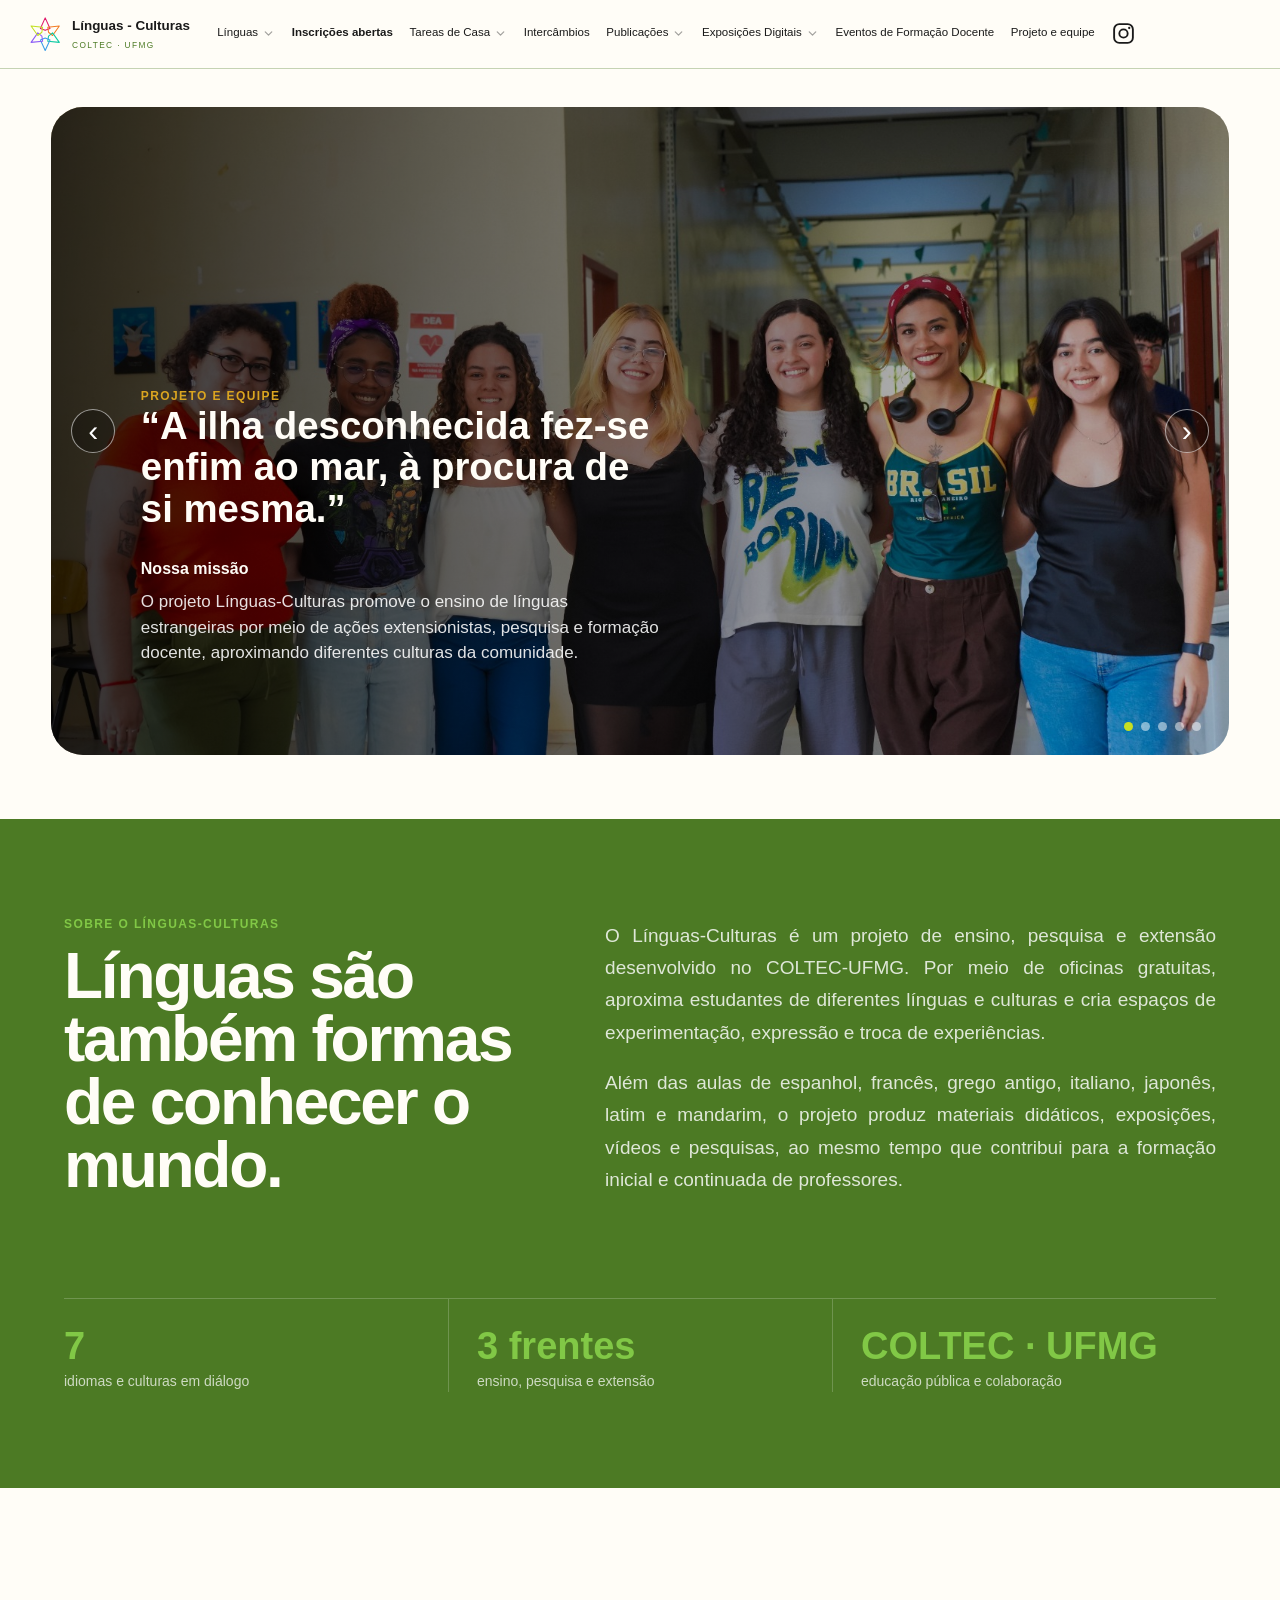
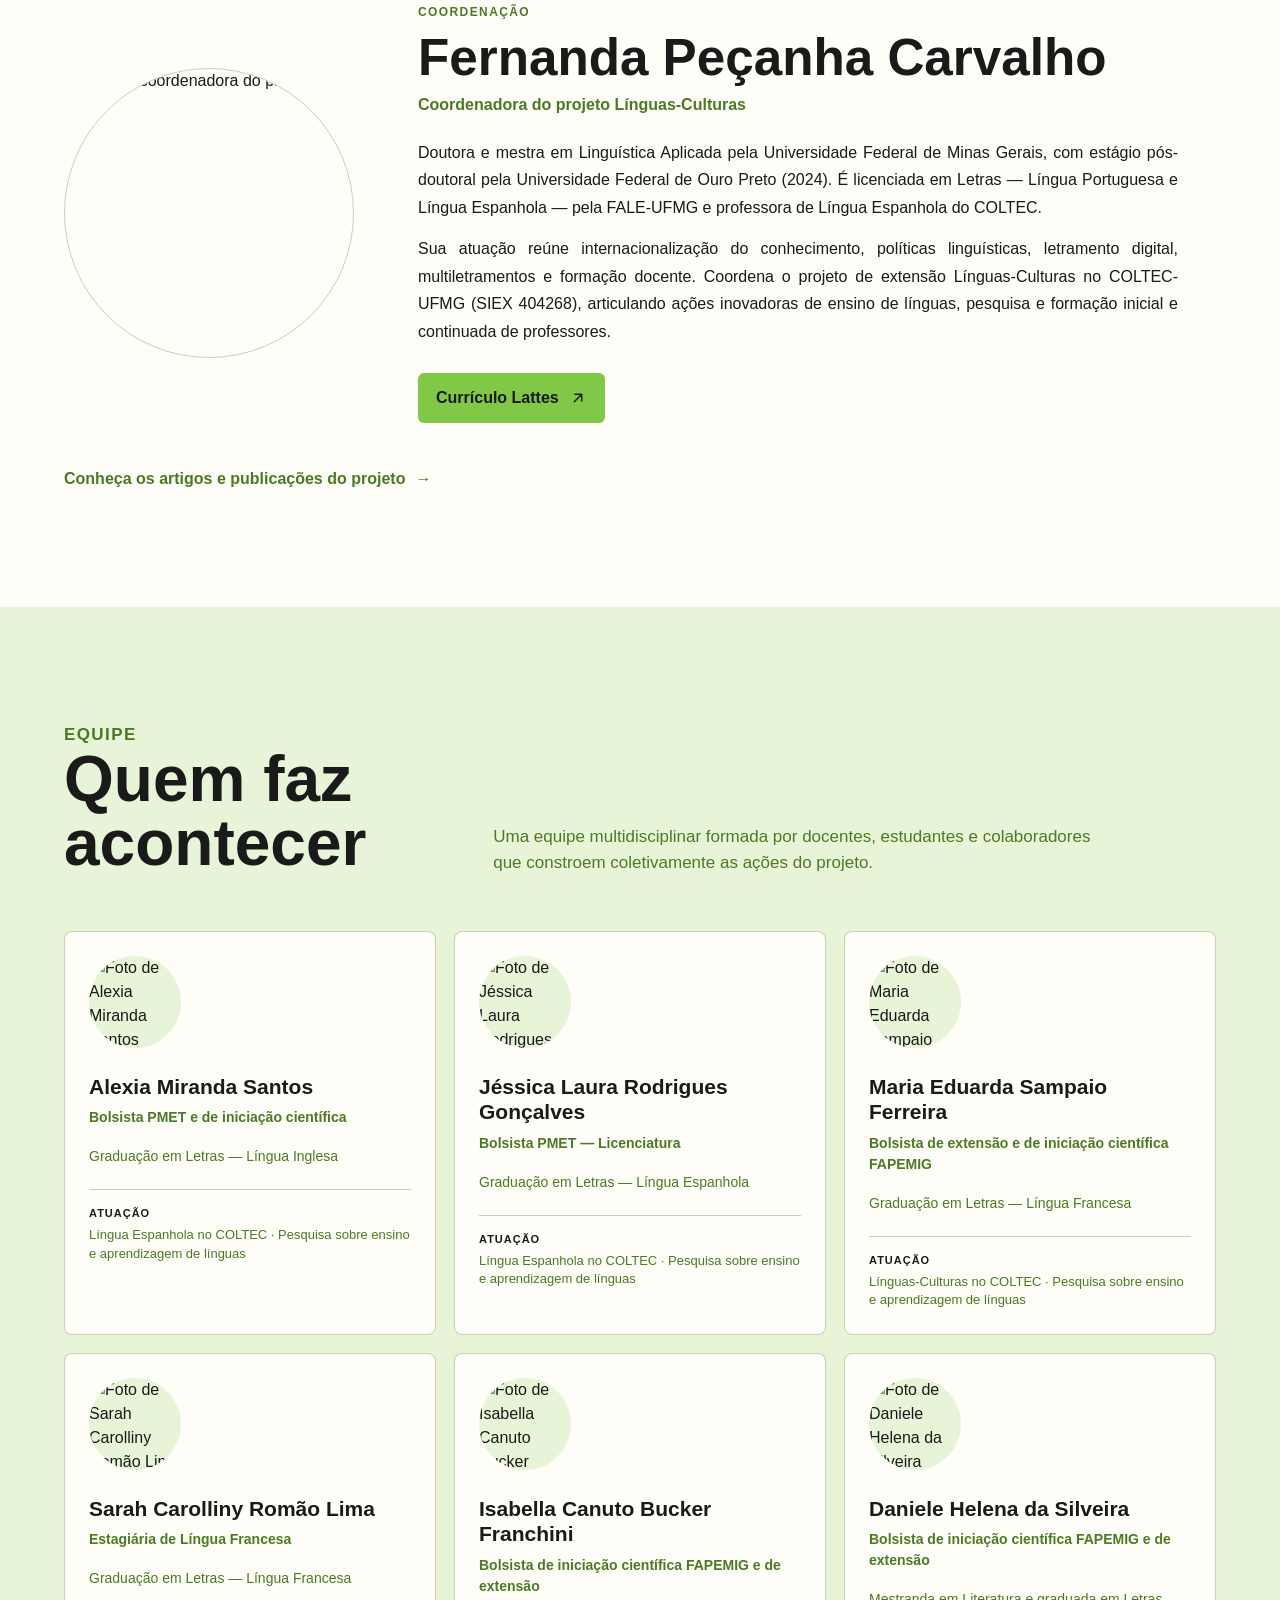
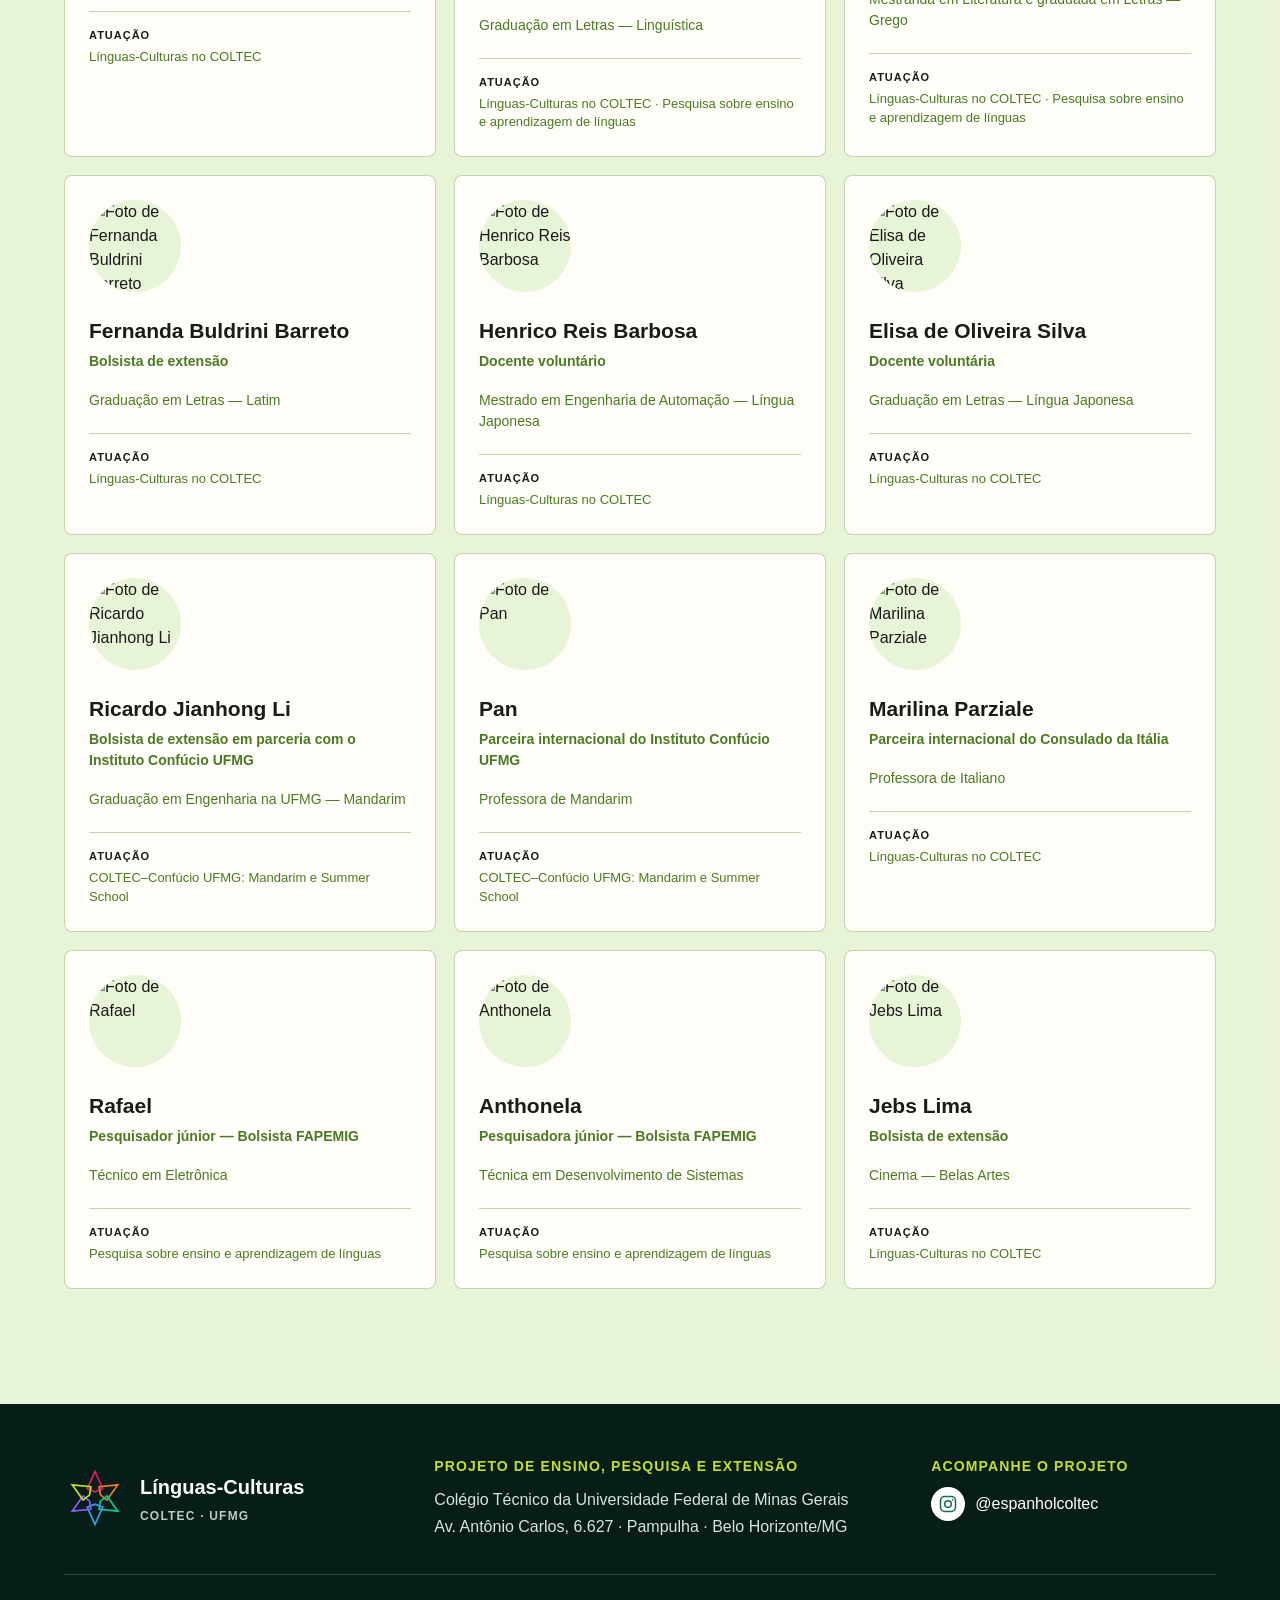
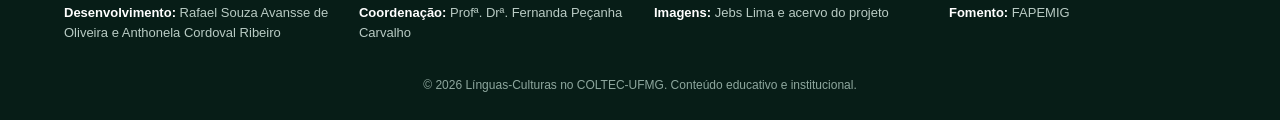
==== equipe.html @ 0e310c82 "Solicitações da Maestra" ====
<!DOCTYPE html>
<!--─── HTML ────────────────────────────────────────-->
<html lang="pt-BR">

<head>
    <meta charset="UTF-8" />
    <meta name="viewport" content="width=device-width, initial-scale=1.0" />
    <meta name="description" content="Conheça o projeto Línguas-Culturas, sua atuação no COLTEC-UFMG e as pessoas que constroem suas ações de ensino, pesquisa e extensão.">
    <title>Projeto e equipe — Línguas-Culturas</title>
    <link rel="preconnect" href="https://fonts.googleapis.com">
    <link rel="preconnect" href="https://fonts.gstatic.com" crossorigin>
    <link href="https://fonts.googleapis.com/css2?family=Miranda+Sans:ital,wght@0,400..700;1,400..700&display=swap" rel="stylesheet">
    
    <!--─── CSS ────────────────────────────────────────-->
    <link rel="stylesheet" href="assets/css/equipe.css">
</head>

<body>
    <!--CABECALHO-->
    <div data-site-header></div><script src="assets/js/site-header.js"></script>
<!--FIM DO CABECALHO-->
<main>
  <section class="foto-destaque" aria-labelledby="hero-title">
    <div class="team-carousel" data-team-carousel aria-label="Galeria da equipe">
      <div class="team-carousel__track">
        <img src="assets/carrosselEquipe/WhatsApp Image 2026-10-28 at 20.21.38.jpeg" class="destaque-img is-active" alt="Integrantes do projeto reunidos em uma atividade">
        <img src="assets/carrosselEquipe/WhatsApp Image 2026-10-28 at 20.21.57.jpeg" class="destaque-img" alt="Equipe do projeto Línguas-Culturas">
        <img src="assets/carrosselEquipe/WhatsApp Image 2026-10-28 at 20.22.21 (1).jpeg" class="destaque-img" alt="Estudantes e professores em encontro do projeto">
        <img src="assets/carrosselEquipe/WhatsApp Image 2026-10-28 at 20.22.21 (3).jpeg" class="destaque-img" alt="Participantes do Línguas-Culturas em atividade coletiva">
        <img src="assets/carrosselEquipe/WhatsApp Image 2026-10-28 at 20.27.26.jpeg" class="destaque-img" alt="Registro de uma ação da equipe do projeto">
      </div>
      <button class="team-carousel__button team-carousel__button--prev" type="button" aria-label="Foto anterior">‹</button>
      <button class="team-carousel__button team-carousel__button--next" type="button" aria-label="Próxima foto">›</button>
      <div class="team-carousel__dots" aria-label="Escolher foto"></div>
    </div>
    <div class="hero-content">
      <p class="hero-kicker">Projeto e equipe</p>
      <blockquote class="quote" id="hero-title">“A ilha desconhecida fez-se enfim ao mar, à procura de si mesma.”</blockquote>
      <div class="missao"><h1>Nossa missão</h1><p>O projeto Línguas-Culturas promove o ensino de línguas estrangeiras por meio de ações extensionistas, pesquisa e formação docente, aproximando diferentes culturas da comunidade.</p></div>
    </div>
  </section>

  <section class="project-intro" aria-labelledby="project-title">
    <div class="content-section project-intro__inner">
      <div class="project-intro__heading">
        <p class="section-kicker">Sobre o Línguas-Culturas</p>
        <h2 id="project-title">Línguas são também formas de conhecer o mundo.</h2>
      </div>
      <div class="project-intro__copy">
        <p>O Línguas-Culturas é um projeto de ensino, pesquisa e extensão desenvolvido no COLTEC-UFMG. Por meio de oficinas gratuitas, aproxima estudantes de diferentes línguas e culturas e cria espaços de experimentação, expressão e troca de experiências.</p>
        <p>Além das aulas de espanhol, francês, grego antigo, italiano, japonês, latim e mandarim, o projeto produz materiais didáticos, exposições, vídeos e pesquisas, ao mesmo tempo que contribui para a formação inicial e continuada de professores.</p>
      </div>
      <ul class="project-intro__facts" aria-label="Características do projeto">
        <li><strong>7</strong><span>idiomas e culturas em diálogo</span></li>
        <li><strong>3 frentes</strong><span>ensino, pesquisa e extensão</span></li>
        <li><strong>COLTEC · UFMG</strong><span>educação pública e colaboração</span></li>
      </ul>
    </div>
  </section>

  <section class="content-section" aria-labelledby="coord-title">
    <div class="coordinator">
      <!-- Substitua a imagem, os textos e o link abaixo pelos dados definitivos. -->
      <img class="coordinator-photo" src="assets/imagens/perfil_coordenadora.jpg" alt="Foto da coordenadora do projeto">
      <div class="coordinator-copy">
        <p class="section-kicker">Coordenação</p><h2 id="coord-title">Fernanda Peçanha Carvalho</h2>
        <p class="coordinator-role">Coordenadora do projeto Línguas-Culturas</p>
        <p class="coordinator-bio">Doutora e mestra em Linguística Aplicada pela Universidade Federal de Minas Gerais, com estágio pós-doutoral pela Universidade Federal de Ouro Preto (2024). É licenciada em Letras — Língua Portuguesa e Língua Espanhola — pela FALE-UFMG e professora de Língua Espanhola do COLTEC.</p>
        <p class="coordinator-bio">Sua atuação reúne internacionalização do conhecimento, políticas linguísticas, letramento digital, multiletramentos e formação docente. Coordena o projeto de extensão Línguas-Culturas no COLTEC-UFMG (SIEX 404268), articulando ações inovadoras de ensino de línguas, pesquisa e formação inicial e continuada de professores.</p>
        <a class="lattes-button" href="em-construcao.html" target="_blank" rel="noopener noreferrer">Currículo Lattes <svg viewBox="0 0 24 24" fill="none" aria-hidden="true"><path d="M7 17 17 7M8 7h9v9" stroke="currentColor" stroke-width="2" stroke-linecap="round" stroke-linejoin="round"/></svg></a>
      </div>
    </div>
    <a class="publications-link" href="reportagens.html#artigos">Conheça os artigos e publicações do projeto <span aria-hidden="true">→</span></a>
  </section>

  <section class="team-band" aria-labelledby="team-title"><div class="content-section">
    <div class="section-heading"><div><p class="section-kicker">Equipe</p><h2 id="team-title">Quem faz acontecer</h2></div><p>Uma equipe multidisciplinar formada por docentes, estudantes e colaboradores que constroem coletivamente as ações do projeto.</p></div>
    <div class="team-grid" id="team-grid"></div>
  </div></section>
</main>

<script src="assets/js/equipe.js"></script>
</body>
</html>
---- assets/css/equipe.css ----
/* ── RESET GLOBAL ─────────────────────────────────────────────────────── */
        *, *::before, *::after { box-sizing: border-box; margin: 0; padding: 0; }
        :root {
        /* Paleta principal compartilhada com a página inicial */
        --color-verde-vibrante: #81c846;
        --color-dourado: #daa520;
        --color-verde-escuro: #4c7a24;
        --color-dourado-escuro: #8b6c14;
        --color-creme: #fffdf7;
        --color-preto: #1a1a1a;

        /* Cores por função */
        --color-background: var(--color-creme);
        --color-surface: var(--color-creme);
        --color-text: var(--color-preto);
        --color-link: var(--color-verde-escuro);
        --color-border: rgba(76, 122, 36, 0.32);
        --color-hover: rgba(129, 200, 70, 0.18);
        --color-focus: var(--color-verde-escuro);

        /* Compatibilidade com os componentes existentes */
        --black:    var(--color-preto);
        --white:    var(--color-surface);
        --muted:    var(--color-verde-escuro);
        --border:   var(--color-border);
        --hover-bg: var(--color-hover);
        --ease:     cubic-bezier(0.4, 0, 0.2, 1);
        --font:     'Miranda Sans', sans-serif;
        }

        body {
        font-family: var(--font);
        background: var(--color-background);
        -webkit-font-smoothing: antialiased;
        color: var(--color-text);
        line-height: 1.5;
        overflow-x: hidden;
        }
        img {
        display: block;
        max-width: 100%;
        }
    /*----------------------------------------------- CSS DO CABEÇALHO -----------------------------------------------*/
    /* ── HEADER ─────────────────────────────────────────────────────── */
        header {
        background: var(--white);
        border-bottom: 1px solid var(--border);
        position: relative;
        z-index: 100;
        }

        .header-inner {
        width: 100%;
        padding: 0 4%;
        height: 68px;
        display: flex;
        align-items: center;
        gap: 8px;
        }

    /* ── LOGO ───────────────────────────────────────────────────────── */
        .header-inner .logo {
        display: flex;
        align-items: center;
        gap: 8px;
        text-decoration: none;
        flex-shrink: 0;
        margin-right: 3%;
        }

        .header-inner .logo-mark {
        width: clamp(44px, 4vw, 52px);
        height: clamp(44px, 4vw, 52px);
        flex-shrink: 0;
        display: block;
        }

        .header-inner .logo-name {
        font-size: clamp(14px, 1.2vw, 17px);
        font-weight: 600;
        color: var(--black);
        display: block;
        }

        .header-inner .logo-sub {
        font-size: clamp(9px, 0.7vw, 10px);
        font-weight: 500;
        color: var(--muted);
        letter-spacing: 1.4px;
        text-transform: uppercase;
        margin-top: 3px;
        display: block;
        }

    /* ── NAV (desktop) ──────────────────────────────────────────────── */
        .header-inner nav {
        display: flex;
        align-items: stretch;
        height: 100%;
        flex: 1;
        }

        .header-inner .nav-item {
        position: relative;
        display: flex;
        align-items: center;
        }

        .header-inner .nav-link {
        display: flex;
        align-items: center;
        gap: 4px;
        padding: 0 clamp(8px, 1.2vw, 16px);
        font-size: clamp(12px, 1vw, 13.5px);
        font-weight: 500;
        color: var(--muted);
        text-decoration: none !important;
        cursor: pointer;
        height: 100%;
        border-bottom: 2px solid transparent;
        transition: color 0.2s var(--ease), border-color 0.2s var(--ease);
        white-space: nowrap;
        user-select: none;
        }

        .header-inner .nav-item:hover > .nav-link {
        color: var(--black);
        border-bottom-color: var(--black);
        }

        .header-inner .chevron {
        width: 13px;
        height: 13px;
        opacity: 0.4;
        transition: transform 0.2s var(--ease);
        flex-shrink: 0;
        }

        .header-inner .nav-item:hover > .nav-link .chevron {
        transform: rotate(180deg);
        opacity: 0.7;
        }

    /* ── DROPDOWN ───────────────────────────────────────────────────── */
        .header-inner .dropdown {
        position: absolute;
        top: calc(100% + 1px);
        left: 0;
        background: var(--white);
        border: 1px solid var(--border);
        border-top: 3px solid var(--color-verde-vibrante);
        border-radius: 0 0 10px 10px;
        min-width: 200px;
        padding: 6px 0;
        box-shadow: 0 12px 32px rgba(0,0,0,0.1);
        z-index: 9999;
        opacity: 0;
        pointer-events: none;
        transform: translateY(-6px);
        transition: opacity 0.3s var(--ease), transform 0.3s var(--ease);
        }

        /* evita que dropdowns nos últimos itens “escapem” para fora da tela */
        .header-inner .nav-item:last-child .dropdown,
        .header-inner .nav-item:nth-last-child(2) .dropdown {
        left: auto;
        right: 0;
        }

        /* ponte invisível entre o nav-link e o dropdown para o mouse não "cair" */
        .header-inner .nav-item::after {
        content: '';
        position: absolute;
        top: 100%;
        left: 0;
        width: 100%;
        height: 12px;
        }

        .header-inner .nav-item:hover .dropdown {
        opacity: 1;
        pointer-events: all;
        transform: translateY(0);
        transition-delay: 0s;
        z-index: 2;
        }

        .header-inner .nav-item:not(:hover) .dropdown {
        transition-delay: 0s;
        }

        .header-inner .dropdown-link {
        display: block;
        padding: 10px 20px;
        font-size: 13.5px;
        color: var(--color-text);
        text-decoration: none !important;
        transition: background 0.15s;
        }

        .header-inner .dropdown-link:hover {
        background: var(--hover-bg);
        color: var(--black);
        }

        .header-inner .dropdown-divider {
        height: 1px;
        background: var(--border);
        margin: 4px 0;
        }

        /* Línguas em grid */
        .header-inner .dropdown.languages {
        min-width: 240px;
        padding: 10px;
        }

        .header-inner .dd-section-label {
        font-size: 10px;
        font-weight: 500;
        letter-spacing: 1.2px;
        text-transform: uppercase;
        color: var(--muted);
        padding: 2px 8px 8px;
        }

        .header-inner .lang-grid {
        display: grid;
        grid-template-columns: 1fr 1fr;
        gap: 2px;
        }

        .header-inner .lang-chip {
        display: block;
        padding: 8px 10px;
        border-radius: 6px;
        font-size: 13px;
        color: var(--color-text);
        text-decoration: none;
        transition: background 0.15s;
        }

        .header-inner .lang-chip:hover {
        background: var(--hover-bg);
        color: var(--black);
        }

        /* evita cor azul herdada de temas/plugins do WordPress */
        header .nav-link,
        header .nav-link:link,
        header .nav-link:visited {
        color: var(--color-preto) !important;
        }

        header .nav-item:hover > .nav-link,
        header .nav-item:hover > .nav-link:visited {
        color: var(--color-verde-escuro) !important;
        border-bottom-color: var(--color-verde-vibrante);
        }

        header .dropdown-link,
        header .dropdown-link:link,
        header .dropdown-link:visited,
        header .lang-chip,
        header .lang-chip:link,
        header .lang-chip:visited,
        header .mobile-link,
        header .mobile-link:link,
        header .mobile-link:visited,
        header .mobile-sub a,
        header .mobile-sub a:link,
        header .mobile-sub a:visited {
        color: var(--color-text) !important;
        }

        header .mobile-link,
        header .mobile-link:link,
        header .mobile-link:visited {
        color: var(--black) !important;
        }

    /* ── HAMBÚRGUER ─────────────────────────────────────────────────── */
        .hamburger {
        display: none;           /* escondido no desktop */
        flex-direction: column;
        justify-content: center;
        align-items: center;
        gap: 5px;
        width: 36px;
        height: 36px;
        cursor: pointer;
        margin-left: auto;
        appearance: none;
        background: transparent !important;
        border: 0 !important;
        padding: 4px;
        box-shadow: none !important;
        }

        .hamburger span {
        display: block;
        width: 24px;
        height: 2px;
        background: var(--black);
        border-radius: 2px;
        transition: transform 0.25s var(--ease), opacity 0.2s;
        }

        /* animação → X quando aberto */
        .hamburger.open span:nth-child(1) { transform: translateY(7px) rotate(45deg); }
        .hamburger.open span:nth-child(2) { opacity: 0; }
        .hamburger.open span:nth-child(3) { transform: translateY(-7px) rotate(-45deg); }

    /* ── MENU MOBILE ────────────────────────────────────────────────── */
        .mobile-menu {
        display: none;           /* escondido no desktop */
        position: absolute;
        top: 68px;
        left: 0;
        width: 100%;
        background: #ffffff;
        border-top: 1px solid var(--border);
        border-bottom: 1px solid var(--border);
        overflow-y: auto;
        max-height: calc(100vh - 68px);
        z-index: 9999;
        box-shadow: 0 18px 32px rgba(0,0,0,0.12);
        }

        .mobile-menu.open { display: block; }

        /* item simples */
        .mobile-menu .mobile-link {
        display: block;
        padding: 14px 6%;
        min-height: 44px;
        font-size: 15px;
        font-weight: 500;
        color: var(--black);
        text-decoration: none;
        border-bottom: 1px solid var(--border);
        cursor: pointer;
        user-select: none;
        }

        .mobile-menu .mobile-link:hover { background: var(--hover-bg); }

        /* grupo com submenu */
        .mobile-menu .mobile-group summary {
        display: flex;
        align-items: center;
        justify-content: space-between;
        padding: 14px 6%;
        min-height: 44px;
        font-size: 15px;
        font-weight: 500;
        color: var(--black);
        border-bottom: 1px solid var(--border);
        cursor: pointer;
        list-style: none;
        user-select: none;
        }

        .mobile-menu .mobile-group summary::-webkit-details-marker { display: none; }

        .mobile-menu .mobile-group summary svg {
        width: 14px;
        height: 14px;
        opacity: 0.4;
        transition: transform 0.2s var(--ease);
        }

        .mobile-menu .mobile-group[open] summary svg { transform: rotate(180deg); opacity: 0.7; }

        .mobile-menu .mobile-sub {
        background: #ffffff;
        border-bottom: 1px solid var(--border);
        }

        .mobile-menu .mobile-sub a {
        display: block;
        padding: 11px 8%;
        min-height: 44px;
        font-size: 14px;
        color: var(--color-text) !important;
        text-decoration: none !important;
        border-bottom: 1px solid var(--border);
        }

        .mobile-menu .mobile-sub a:last-child { border-bottom: none; }
        .mobile-menu .mobile-sub a:hover { color: var(--black); }

        /* tablet e telas médias: prioriza menu hambúrguer para evitar quebra do nav */
        @media (max-width: 1024px) {
        header .header-inner nav {
            display: none !important;
        }
        header .hamburger {
            display: flex !important;
        }
        header {
            position: relative;
        }
        header .header-inner {
            height: 64px;
        }
        header .mobile-menu {
            top: 64px;
            max-height: calc(100vh - 64px);
        }
        header .mobile-menu.open {
            display: block !important;
        }
        }

        /* mobile menor: reduz ruído visual do logo e preserva espaço útil */
        @media (max-width: 480px) {
        header .header-inner { padding: 0 5%; }
        header .logo { gap: 10px; margin-right: 0; }
        header .logo-mark {
            width: 36px;
            height: 36px;
        }
        header .logo-sub { display: none; }
        header .logo-name { font-size: 13px; }
        header .hamburger {
            width: 40px;
            height: 40px;
        }
        }

        @media (prefers-reduced-motion: reduce) {
        *, *::before, *::after {
            animation: none !important;
            transition: none !important;
            scroll-behavior: auto !important;
        }
        }

        .nav-link:focus-visible,
        .dropdown-link:focus-visible,
        .mobile-link:focus-visible,
        .mobile-sub a:focus-visible,
        .mobile-group summary:focus-visible,
        .hamburger:focus-visible {
        outline: 3px solid var(--color-focus);
        outline-offset: 2px;
        }
/*---------------------------CSS DA FOTO DESTAQUE------------------------------------*/
    .foto-destaque {
        position: relative; 
        margin: auto;
        height: 60vh;
        max-width: 95%;
        border-radius: 60px;
        overflow: hidden;
 
        cursor: pointer;
    }
    .foto-destaque:hover .destaque-img {
        transform: scale(1.05);
    }
    .foto-destaque::after {
        inset: 0;
        content: "";
        position: absolute;
        background: rgba(0,0,0,0.4);
    }
    .destaque-img {
        width: 100%;
        height: 100%;
        transition: transform 0.4s ease;
        object-fit: cover;
        z-index: -1;
    }
/*------------------------- CSS DOS TEXTOS ------------------------------------*/
    main { background: var(--white); }
    .foto-destaque { isolation: isolate; margin-top: clamp(18px, 3vw, 42px); min-height: 560px; height: min(72vh, 760px); max-width: 92%; border-radius: 32px; cursor: default; }
    .foto-destaque::after { z-index: 1; background: linear-gradient(90deg, rgba(0,0,0,.78), rgba(0,0,0,.16)); }
    .team-carousel { position: absolute; inset: 0; }
    .team-carousel__track { position: absolute; inset: 0; }
    .team-carousel .destaque-img { position: absolute; inset: 0; opacity: 0; transition: opacity .65s ease, transform 5s ease; }
    .team-carousel .destaque-img.is-active { opacity: 1; transform: scale(1.025); }
    .team-carousel__button { position: absolute; z-index: 3; top: 50%; width: 44px; height: 44px; border: 1px solid rgba(255,255,255,.55); border-radius: 50%; color: #fff; background: rgba(0,0,0,.28); font-size: 30px; cursor: pointer; transform: translateY(-50%); }
    .team-carousel__button--prev { left: 20px; }
    .team-carousel__button--next { right: 20px; }
    .team-carousel__dots { position: absolute; z-index: 3; right: 28px; bottom: 24px; display: flex; gap: 8px; }
    .team-carousel__dots button { width: 9px; height: 9px; padding: 0; border: 0; border-radius: 50%; background: rgba(255,255,255,.5); cursor: pointer; }
    .team-carousel__dots button.is-active { background: #c7df21; }
    .destaque-img { z-index: auto; }
    .hero-content { position: relative; z-index: 2; width: min(700px, 86%); height: 100%; padding: clamp(38px, 7vw, 96px); display: flex; flex-direction: column; justify-content: flex-end; color: var(--white); }
    .hero-kicker, .section-kicker { font-size: 12px; font-weight: 700; text-transform: uppercase; letter-spacing: 1.4px; }
    .hero-kicker { color: var(--color-dourado); }
    .section-kicker { color: var(--color-verde-escuro); }
    .quote { font-size: clamp(28px, 3vw, 50px); line-height: 1.08; font-weight: 600; }
    .missao { max-width: 610px; margin-top: 28px; font-size: 17px; color: rgba(255,255,255,.88); }
    .missao h1 { font-size: 16px; margin-bottom: 8px; color: var(--white); }
    .content-section { width: min(1180px, 90%); margin: 0 auto; padding: clamp(72px, 9vw, 128px) 0; }
    .project-intro { margin-top: clamp(28px, 5vw, 64px); color: var(--white); background: var(--color-verde-escuro); }
    .project-intro .content-section { padding-block: clamp(58px, 8vw, 96px); }
    .project-intro__inner { display: grid; grid-template-columns: minmax(260px, .85fr) minmax(320px, 1.15fr); gap: clamp(36px, 7vw, 96px); }
    .project-intro .section-kicker { color: var(--color-verde-vibrante); }
    .project-intro__heading h2 { max-width: 560px; margin-top: 12px; font-size: clamp(36px, 5vw, 66px); line-height: .98; letter-spacing: -.035em; }
    .project-intro__copy { align-self: end; }
    .project-intro__copy p { color: rgba(255,255,255,.82); font-size: clamp(16px, 1.55vw, 19px); line-height: 1.7; text-align: justify; text-wrap: pretty; }
    .project-intro__copy p + p { margin-top: 18px; }
    .project-intro__facts { grid-column: 1 / -1; display: grid; grid-template-columns: repeat(3, 1fr); margin-top: 12px; padding: 0; list-style: none; border-top: 1px solid rgba(255,255,255,.2); }
    .project-intro__facts li { display: flex; flex-direction: column; gap: 6px; padding: 28px 26px 0 0; }
    .project-intro__facts li + li { padding-left: 28px; border-left: 1px solid rgba(255,255,255,.2); }
    .project-intro__facts strong { color: var(--color-verde-vibrante); font-size: clamp(24px, 3vw, 38px); line-height: 1; }
    .project-intro__facts span { color: rgba(255,255,255,.72); font-size: 14px; }
    .section-heading { display: grid; grid-template-columns: .7fr 1.3fr; gap: 40px; align-items: end; margin-bottom: 56px; }
    .section-heading h2 { font-size: clamp(34px, 5vw, 64px); line-height: 1; font-weight: 600; }
    .section-heading p { max-width: 620px; color: var(--muted); font-size: 17px; }
    .coordinator { display: grid; grid-template-columns: minmax(220px, 290px) 1fr; gap: clamp(36px, 5vw, 68px); align-items: center; }
    .coordinator-photo { width: min(290px, 100%); aspect-ratio: 1; border-radius: 50%; object-fit: cover; border: 1px solid var(--border); }
    .coordinator-copy h2 { margin: 10px 0 8px; font-size: clamp(34px, 4vw, 54px); line-height: 1.05; }
    .coordinator-role { color: var(--color-verde-escuro); font-weight: 700; margin-bottom: 22px; }
    .coordinator-bio { color: var(--color-text); font-size: 16px; max-width: 760px; line-height: 1.72; text-align: justify; text-wrap: pretty; }
    .coordinator-bio + .coordinator-bio { margin-top: 14px; }
    .publications-link { display: inline-flex; gap: 10px; margin-top: 44px; color: var(--color-verde-escuro) !important; font-weight: 750; text-decoration: none; }
    .lattes-button { display: inline-flex; align-items: center; gap: 10px; margin-top: 28px; padding: 13px 18px; background: var(--color-verde-vibrante); color: var(--color-preto) !important; text-decoration: none; border-radius: 6px; font-weight: 650; transition: transform .2s var(--ease), background .2s var(--ease); }
    .lattes-button:hover { background: var(--color-dourado); border-color: var(--color-dourado-escuro); transform: translateY(-2px); }
    .lattes-button:focus-visible, .book:focus-visible, .member-card:focus-visible { outline: 3px solid var(--color-focus); outline-offset: 3px; }
    .lattes-button svg { width: 18px; height: 18px; }
    .publications { margin-top: 72px; padding-top: 42px; border-top: 1px solid var(--border); }
    .publications h3 { font-size: 22px; margin-bottom: 24px; }
    .book-grid { display: grid; grid-template-columns: repeat(3, 1fr); gap: 24px; }
    .book { display: grid; grid-template-columns: 108px 1fr; gap: 18px; align-items: center; color: inherit; text-decoration: none; }
    .book img { width: 108px; aspect-ratio: .72; object-fit: cover; border-radius: 4px; box-shadow: 0 8px 22px rgba(0,0,0,.14); transition: transform .2s var(--ease); }
    .book:hover img { transform: translateY(-5px); }
    .book span { color: var(--muted); font-size: 13px; }
    .book strong { display: block; margin-top: 4px; line-height: 1.25; }
    .book-chapter { align-items: start; }
    .book-meta { margin-top: 8px; color: var(--muted); font-size: 12px; line-height: 1.4; }
    .book-meta b { color: var(--black); }
    .team-band { background: var(--color-hover); }
    .team-grid { display: grid; grid-template-columns: repeat(3, minmax(0, 1fr)); gap: 18px; }
    .member-card { min-height: 100%; padding: 24px; background: var(--white); border: 1px solid var(--border); border-radius: 8px; color: inherit; text-decoration: none; transition: transform .2s var(--ease), box-shadow .2s var(--ease); }
    .member-card:hover { transform: translateY(-4px); box-shadow: 0 14px 34px rgba(0,0,0,.08); }
    .member-photo { width: 92px; height: 92px; border-radius: 50%; object-fit: cover; margin-bottom: 26px; background: var(--color-hover); }
    .member-photo-placeholder { display: grid; place-items: center; background: linear-gradient(135deg, var(--color-verde-vibrante), var(--color-dourado)); color: var(--color-preto); font-size: 28px; font-weight: 700; letter-spacing: 1px; }
    .member-card h3 { font-size: 21px; line-height: 1.2; margin-bottom: 8px; }
    .member-function { color: var(--color-verde-escuro); font-size: 14px; font-weight: 700; margin-bottom: 18px; }
    .member-education { color: var(--muted); font-size: 14px; }
    .member-project { margin-top: 22px; padding-top: 16px; border-top: 1px solid var(--border); color: var(--muted); font-size: 13px; line-height: 1.45; }
    .member-project span { display: block; margin-bottom: 4px; color: var(--black); font-size: 11px; font-weight: 700; letter-spacing: 1px; text-transform: uppercase; }
    .member-link { display: flex; align-items: center; justify-content: space-between; margin-top: 26px; padding-top: 16px; border-top: 1px solid var(--border); color: var(--color-verde-escuro); font-size: 13px; font-weight: 700; }
    @media (max-width: 820px) {
      .foto-destaque { max-width: 94%; min-height: 500px; height: auto; border-radius: 20px; }
      .foto-destaque::after { background: linear-gradient(0deg, rgba(0,0,0,.82), rgba(0,0,0,.18)); }
      .hero-content { width: 100%; min-height: 500px; padding: 34px; }
      .section-heading, .coordinator { grid-template-columns: 1fr; }
      .coordinator-photo { width: min(340px, 82vw); margin: auto; }
      .book-grid { grid-template-columns: 1fr; gap: 30px; }
      .team-grid { grid-template-columns: repeat(2, minmax(0, 1fr)); }
      .project-intro__inner { grid-template-columns: 1fr; gap: 28px; }
      .project-intro__facts { grid-column: auto; }
    }
    @media (max-width: 520px) { .team-grid { grid-template-columns: 1fr; } .section-heading { gap: 18px; } .content-section { width: 88%; padding: 56px 0; } .quote { font-size: 30px; } .foto-destaque, .hero-content { min-height: 460px; } .hero-content { padding: 26px; } .missao { margin-top: 20px; font-size: 15px; } .project-intro__facts { grid-template-columns: 1fr; } .project-intro__facts li { padding: 22px 0; } .project-intro__facts li + li { padding-left: 0; border-top: 1px solid rgba(255,255,255,.2); border-left: 0; } }
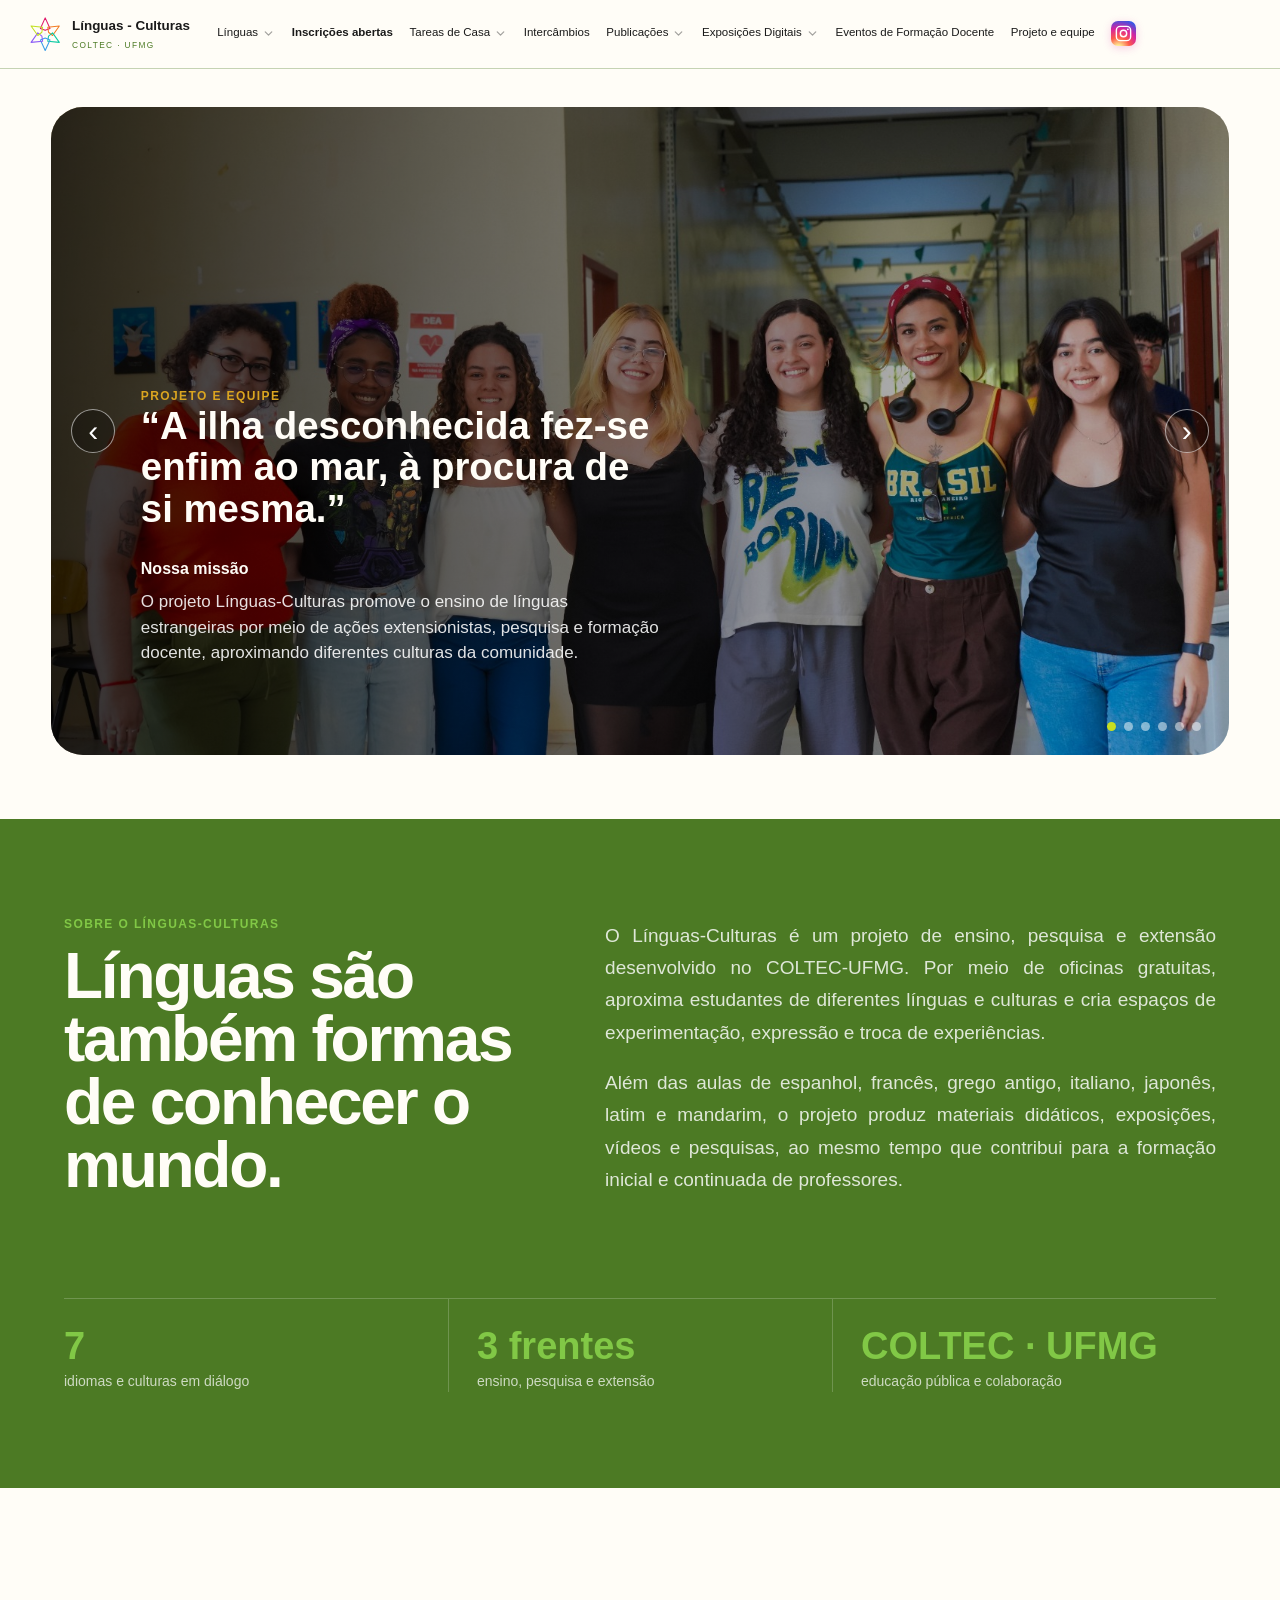
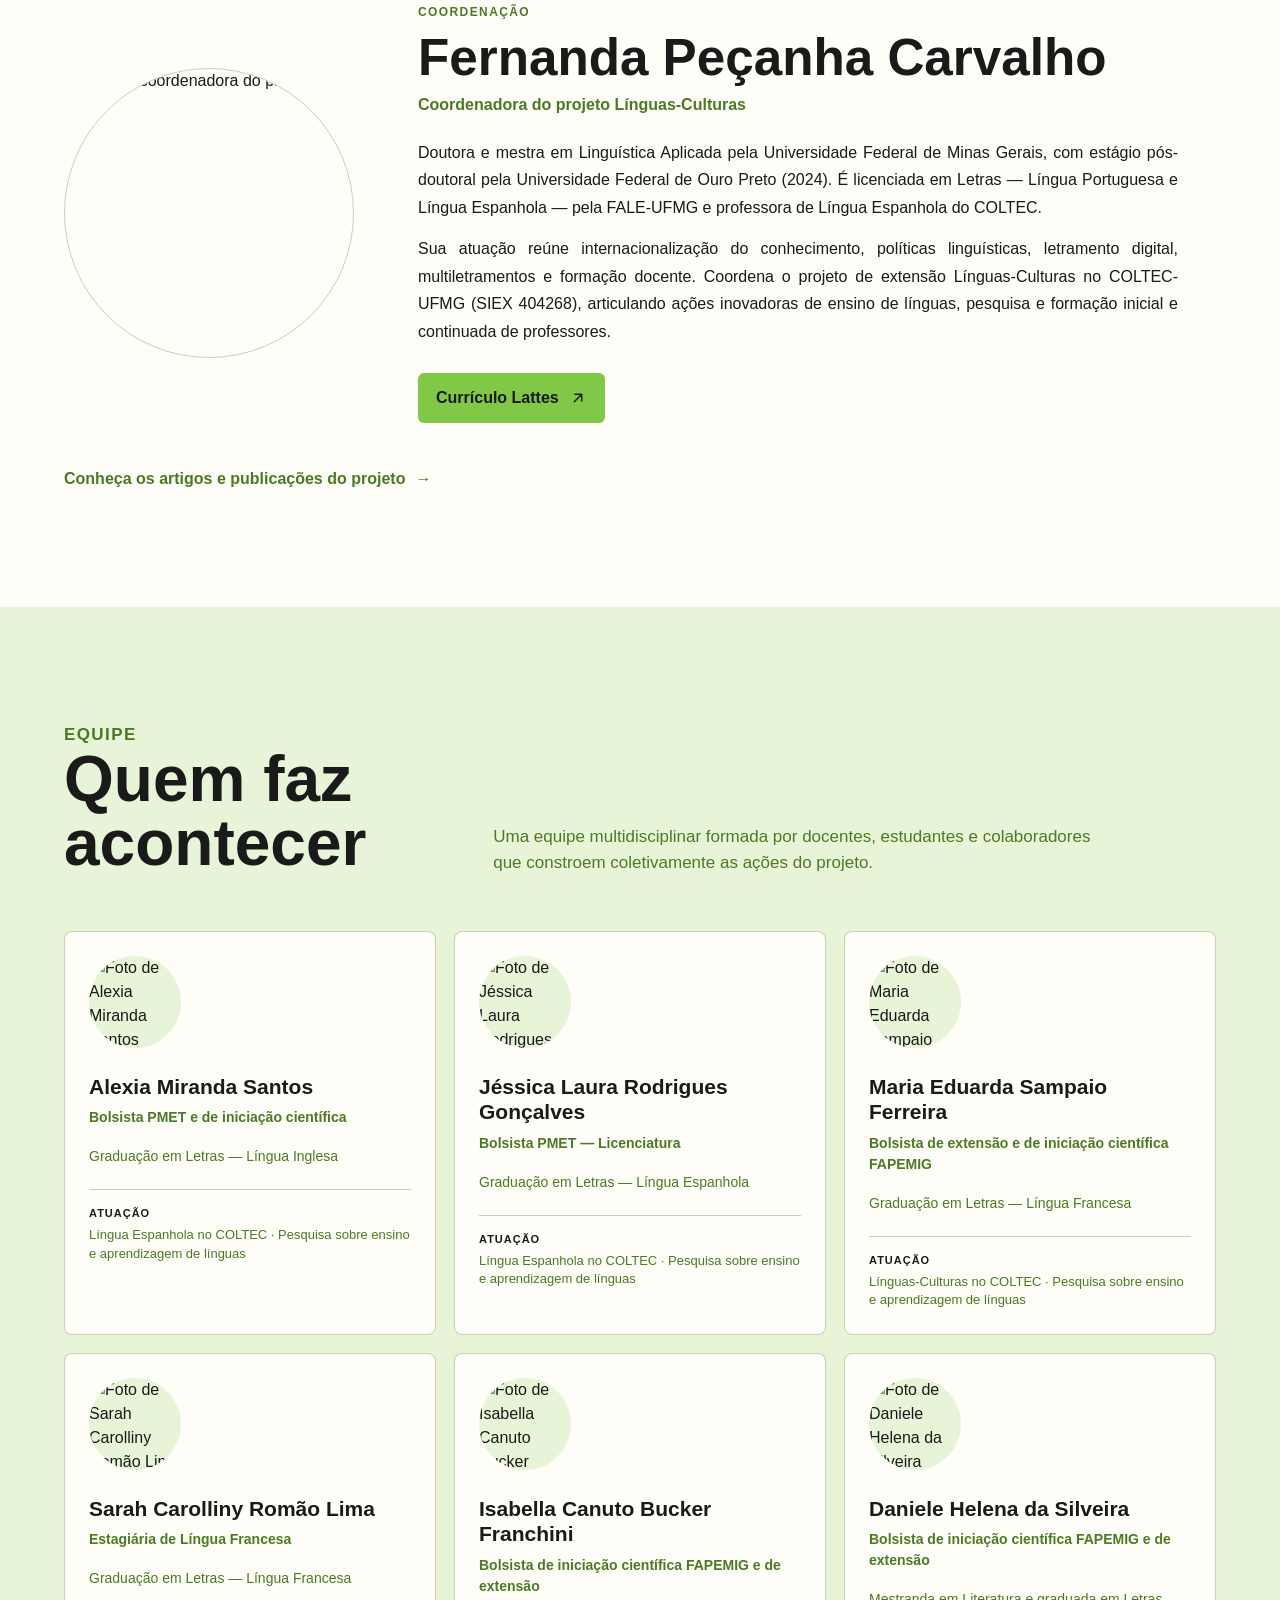
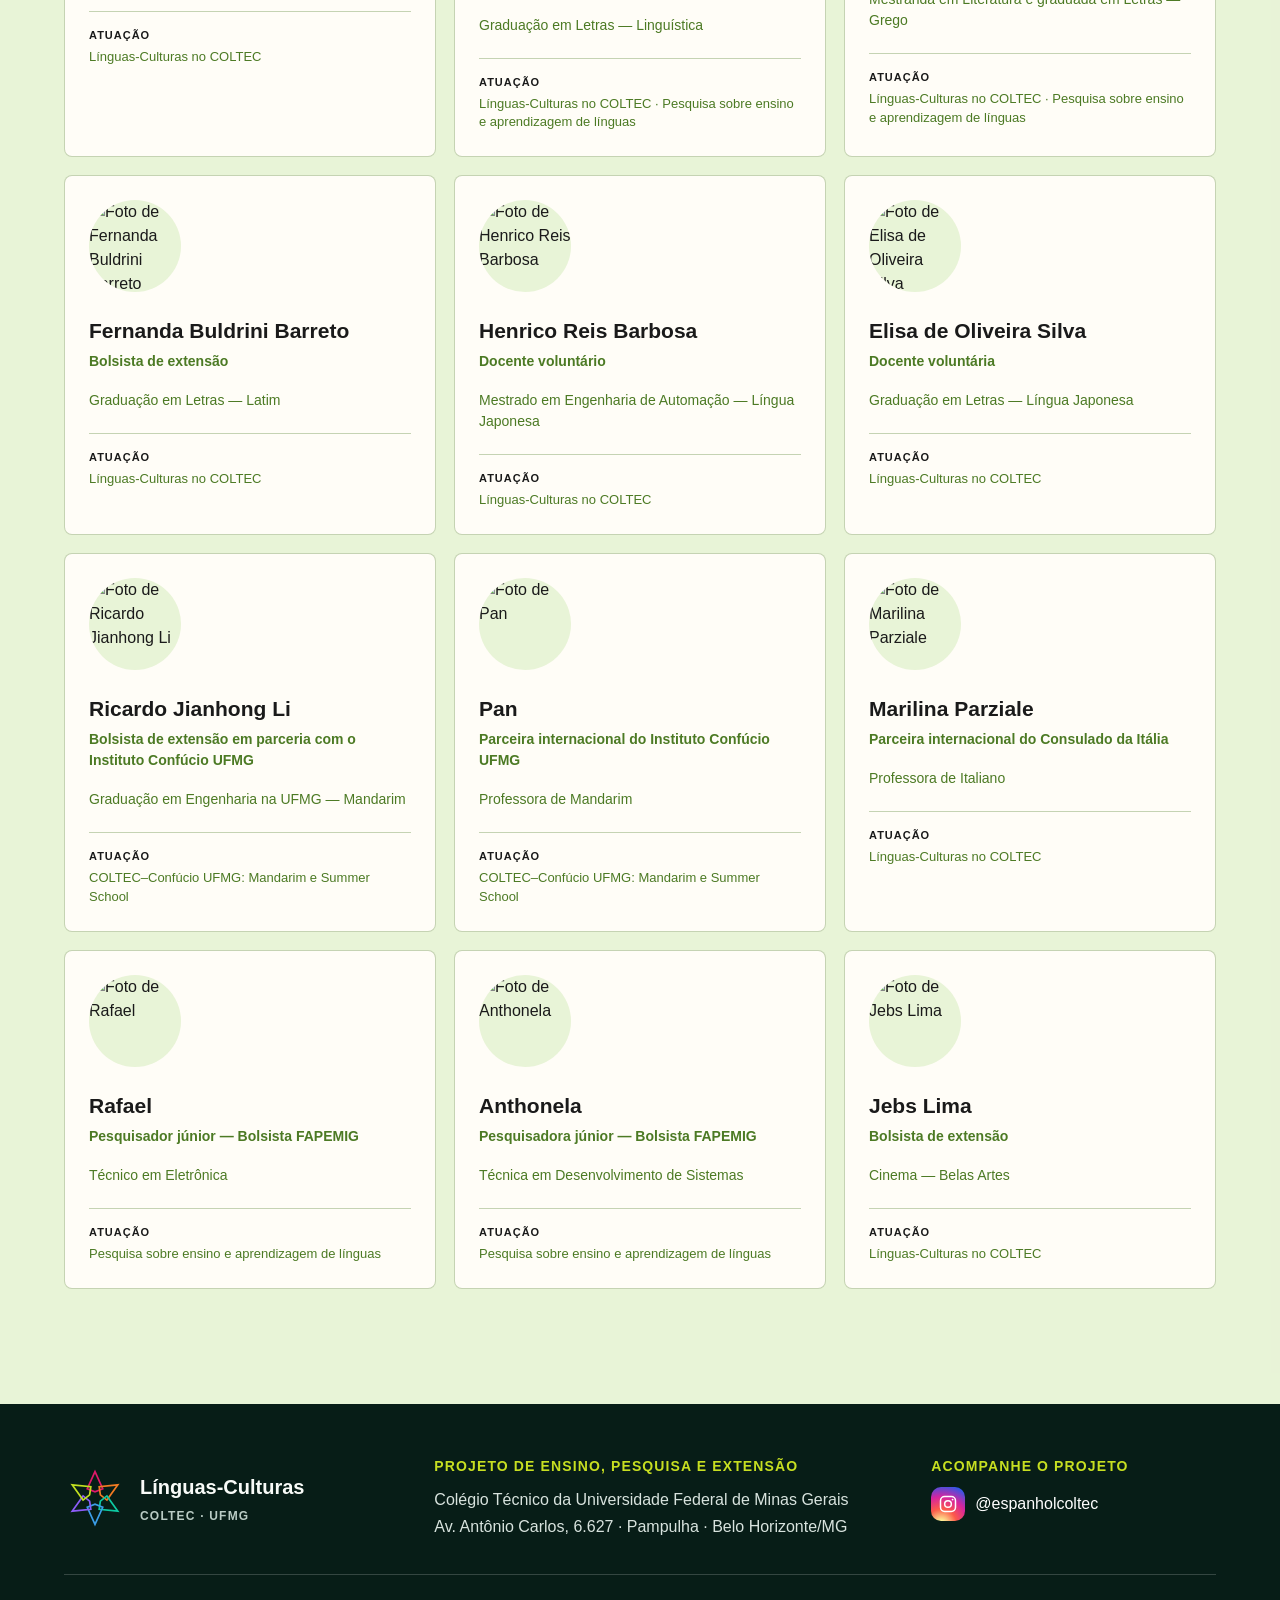
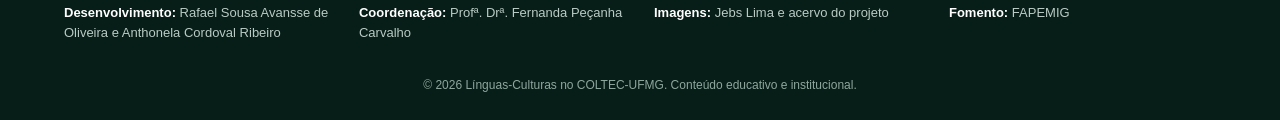
==== commit baa130d1: "alteracoes" ====
--- a/equipe.html
+++ b/equipe.html
@@ -28,6 +28,7 @@
         <img src="assets/carrosselEquipe/WhatsApp Image 2026-10-28 at 20.22.21 (1).jpeg" class="destaque-img" alt="Estudantes e professores em encontro do projeto">
         <img src="assets/carrosselEquipe/WhatsApp Image 2026-10-28 at 20.22.21 (3).jpeg" class="destaque-img" alt="Participantes do Línguas-Culturas em atividade coletiva">
         <img src="assets/carrosselEquipe/WhatsApp Image 2026-10-28 at 20.27.26.jpeg" class="destaque-img" alt="Registro de uma ação da equipe do projeto">
+        <img src="assets/carrosselEquipe/IMG_3800.webp" class="destaque-img" alt="Professora e estudantes da equipe reunidas durante uma atividade do projeto">
       </div>
       <button class="team-carousel__button team-carousel__button--prev" type="button" aria-label="Foto anterior">‹</button>
       <button class="team-carousel__button team-carousel__button--next" type="button" aria-label="Próxima foto">›</button>
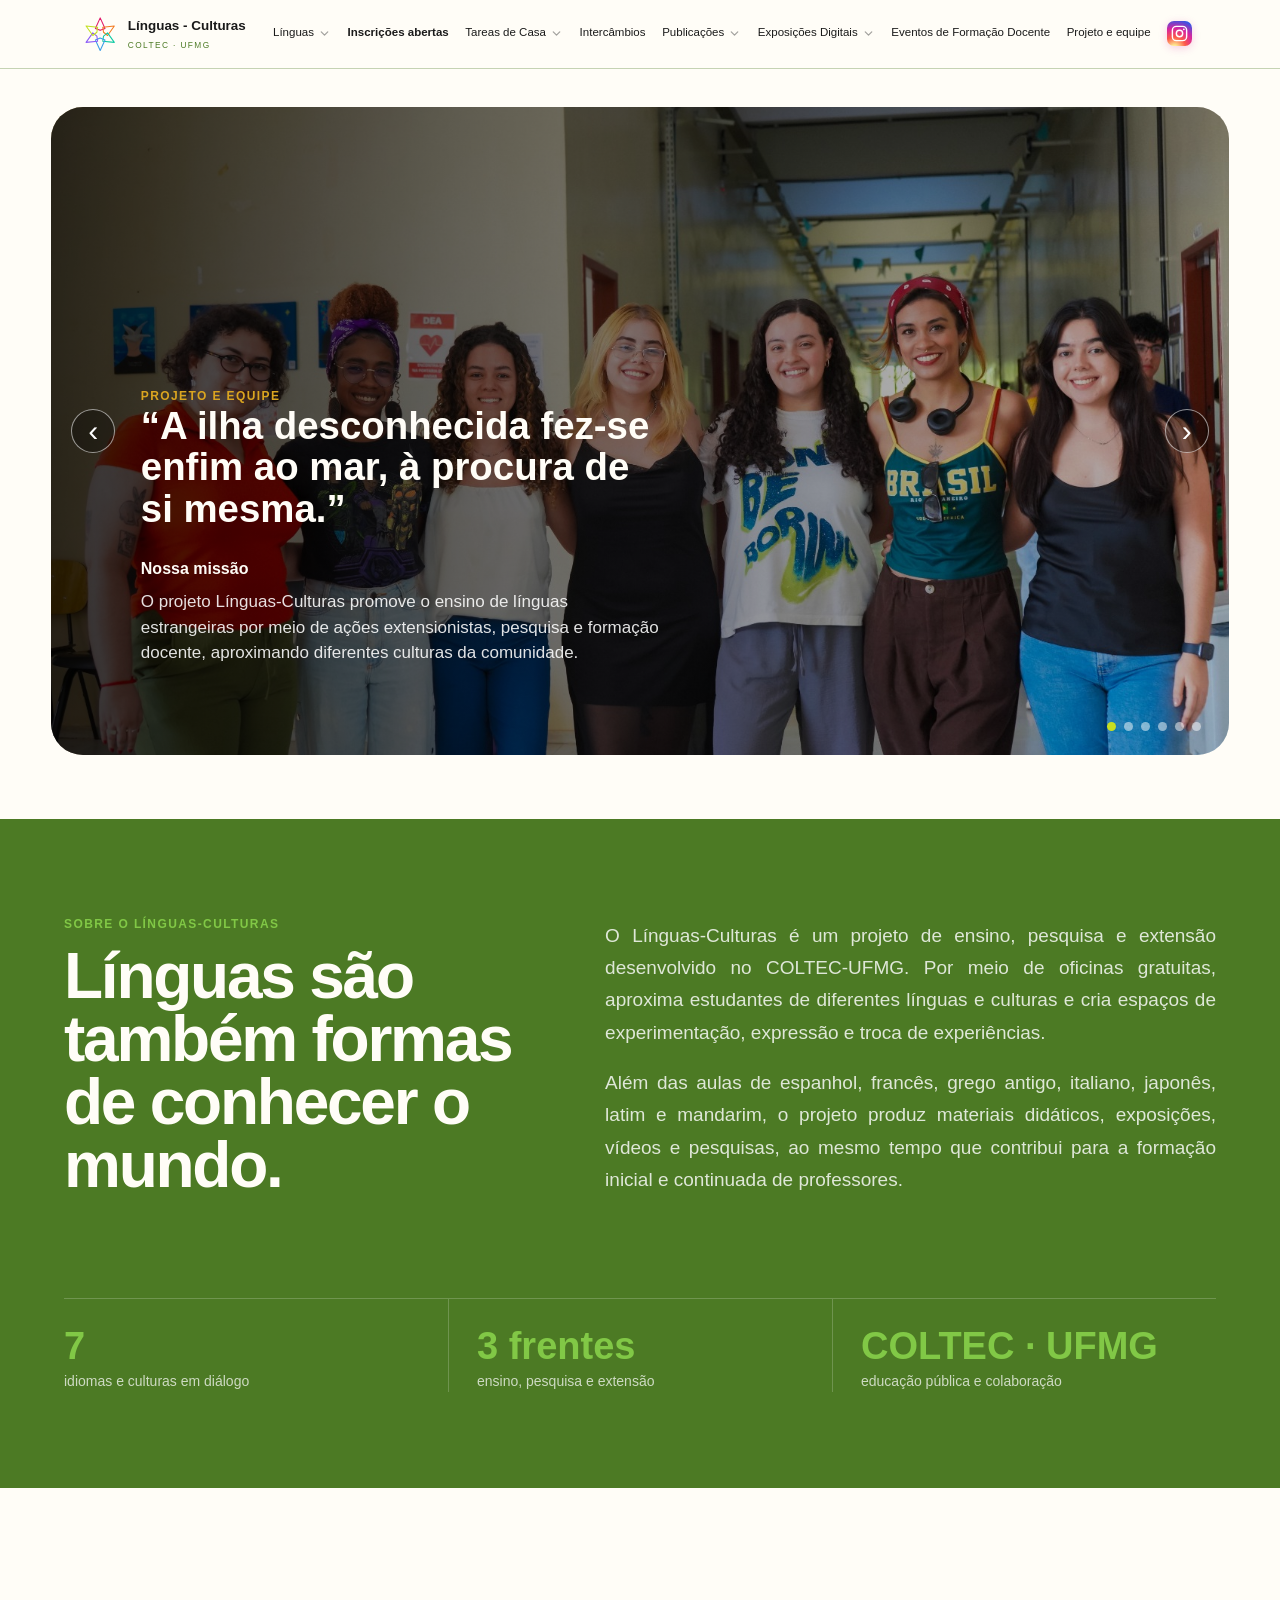
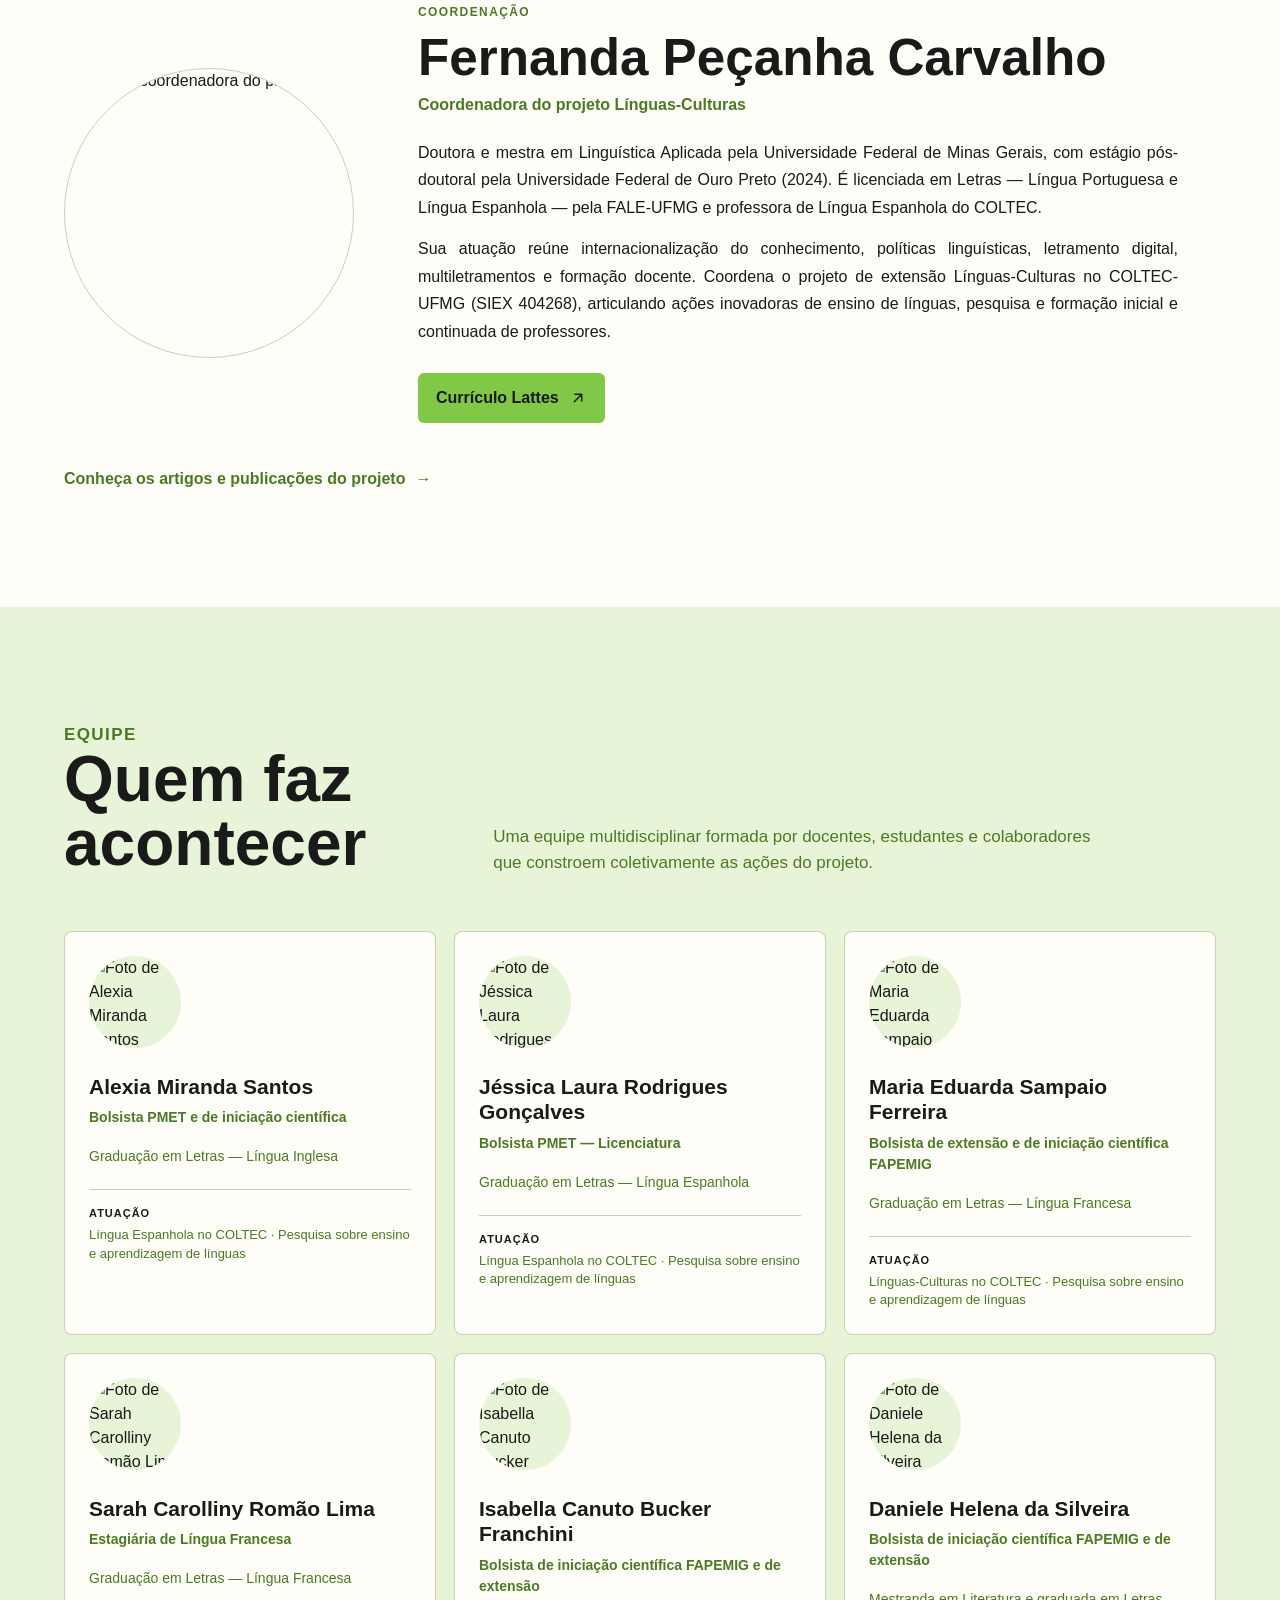
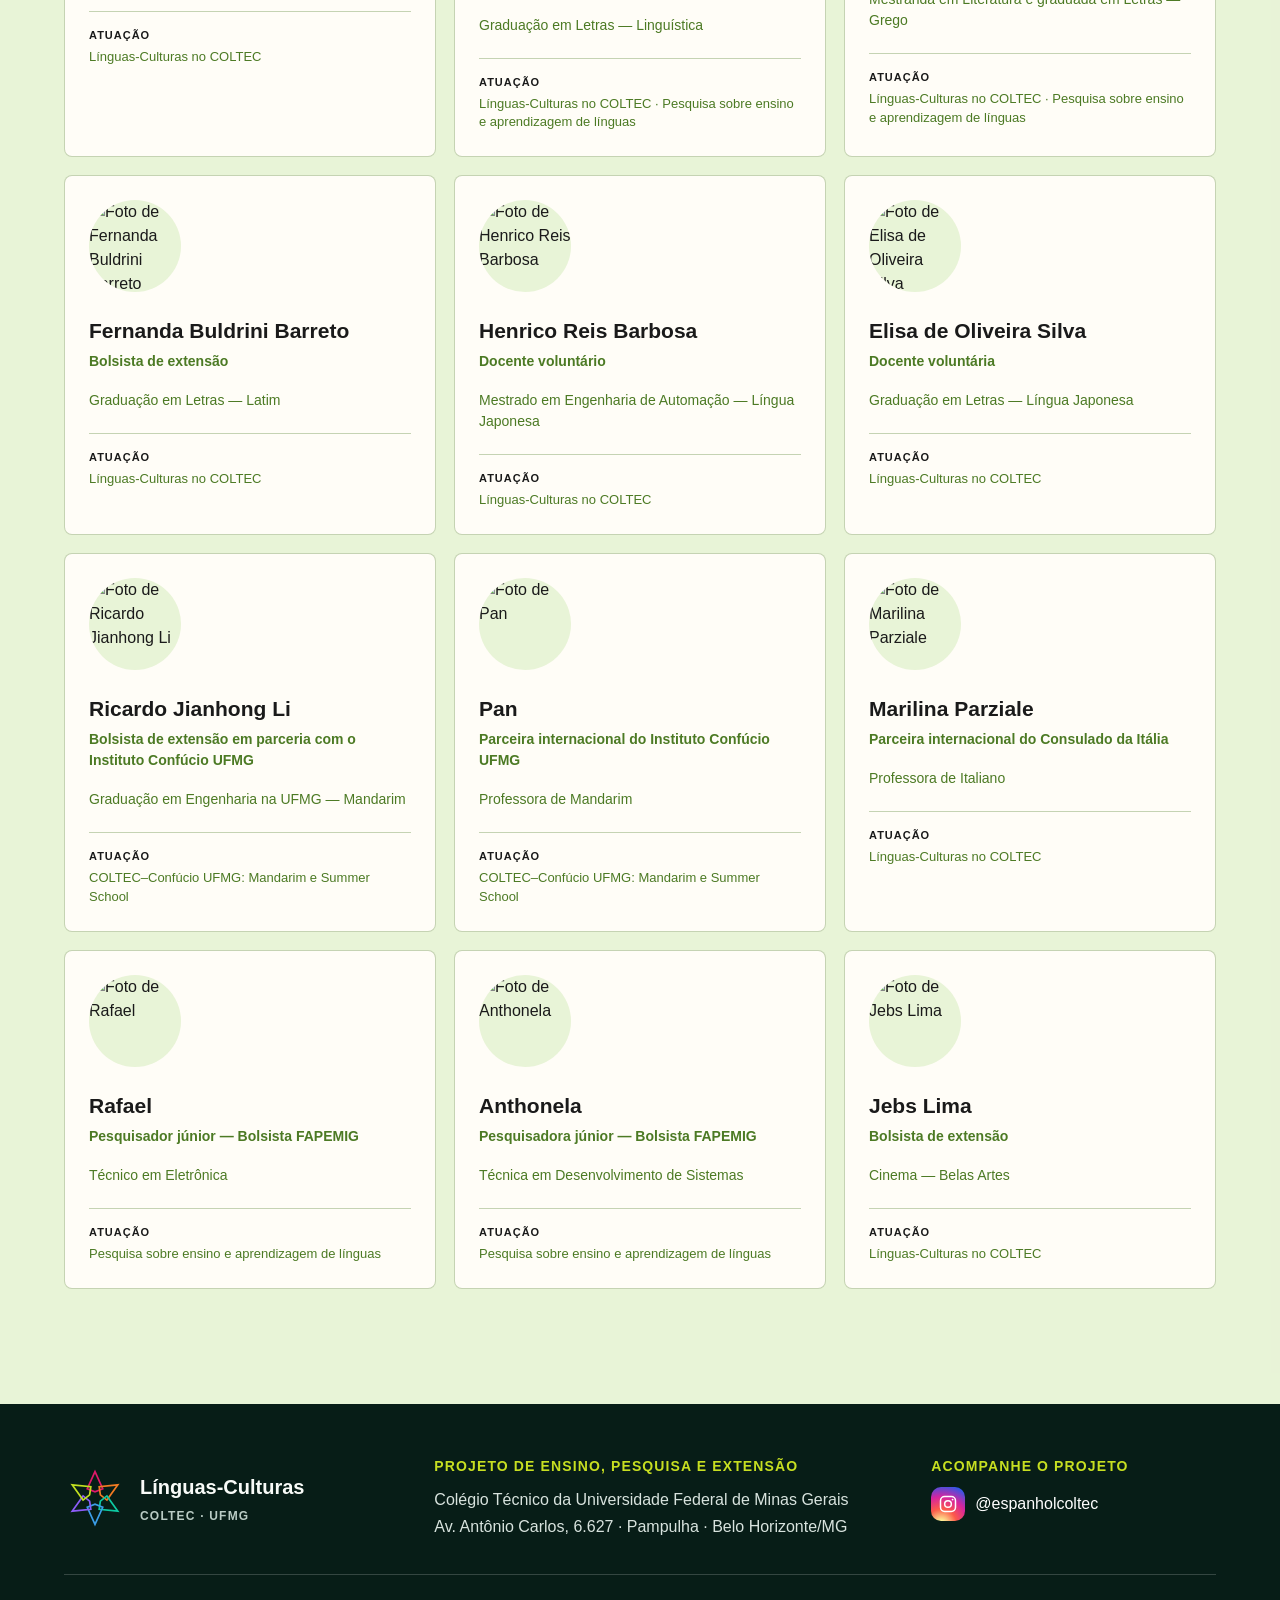
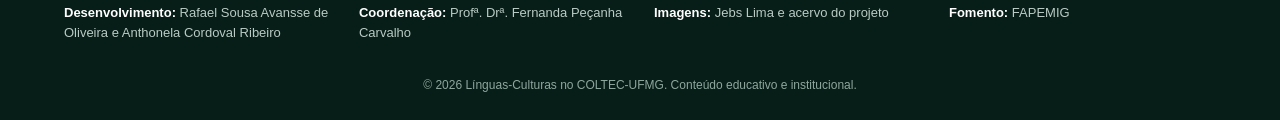
==== commit 10f7fb72: "ajustes2" ====
--- a/equipe.html
+++ b/equipe.html
@@ -68,7 +68,7 @@
         <p class="coordinator-role">Coordenadora do projeto Línguas-Culturas</p>
         <p class="coordinator-bio">Doutora e mestra em Linguística Aplicada pela Universidade Federal de Minas Gerais, com estágio pós-doutoral pela Universidade Federal de Ouro Preto (2024). É licenciada em Letras — Língua Portuguesa e Língua Espanhola — pela FALE-UFMG e professora de Língua Espanhola do COLTEC.</p>
         <p class="coordinator-bio">Sua atuação reúne internacionalização do conhecimento, políticas linguísticas, letramento digital, multiletramentos e formação docente. Coordena o projeto de extensão Línguas-Culturas no COLTEC-UFMG (SIEX 404268), articulando ações inovadoras de ensino de línguas, pesquisa e formação inicial e continuada de professores.</p>
-        <a class="lattes-button" href="em-construcao.html" target="_blank" rel="noopener noreferrer">Currículo Lattes <svg viewBox="0 0 24 24" fill="none" aria-hidden="true"><path d="M7 17 17 7M8 7h9v9" stroke="currentColor" stroke-width="2" stroke-linecap="round" stroke-linejoin="round"/></svg></a>
+        <a class="lattes-button" href="http://lattes.cnpq.br/4447105343591576" target="_blank" rel="noopener noreferrer">Currículo Lattes <svg viewBox="0 0 24 24" fill="none" aria-hidden="true"><path d="M7 17 17 7M8 7h9v9" stroke="currentColor" stroke-width="2" stroke-linecap="round" stroke-linejoin="round"/></svg></a>
       </div>
     </div>
     <a class="publications-link" href="reportagens.html#artigos">Conheça os artigos e publicações do projeto <span aria-hidden="true">→</span></a>
